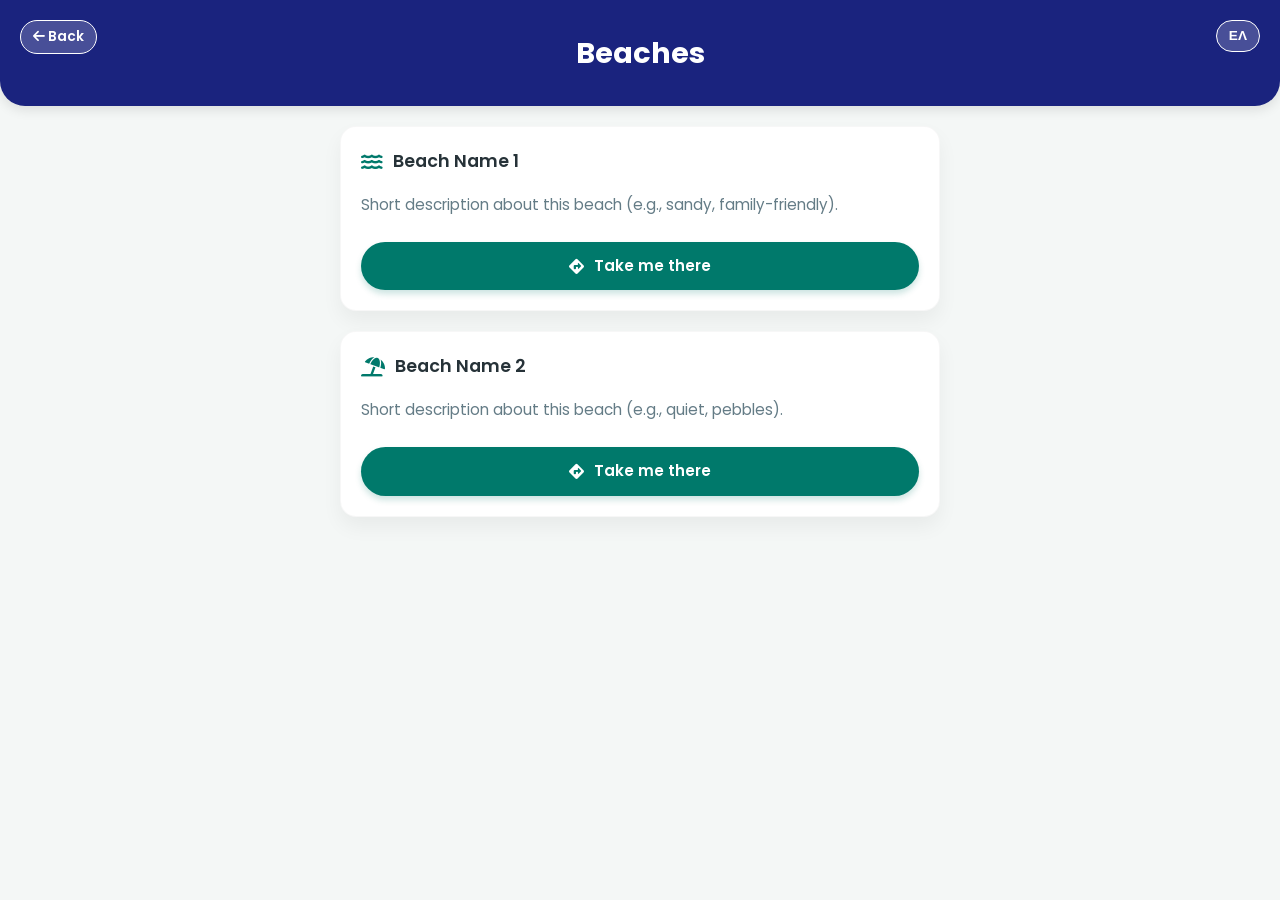
==== pages/beaches.html @ ccd2fdc8 "Changes committed:" ====
<!DOCTYPE html>
<html lang="en">
<head>
    <meta charset="UTF-8">
    <meta name="viewport" content="width=device-width, initial-scale=1.0, maximum-scale=1.0, user-scalable=no">
    <title>Beaches - Nafplio Guide</title>
    <link rel="preconnect" href="https://fonts.googleapis.com">
    <link rel="preconnect" href="https://fonts.gstatic.com" crossorigin>
    <link href="https://fonts.googleapis.com/css2?family=Poppins:wght@400;600;700&display=swap" rel="stylesheet">
    <link rel="stylesheet" href="https://cdnjs.cloudflare.com/ajax/libs/font-awesome/6.0.0/css/all.min.css">
    
    <link rel="stylesheet" href="../style.css">
</head>
<body class="lang-en">

    <header>
        <a href="../index.html" class="back-btn"><i class="fas fa-arrow-left"></i> <span class="en">Back</span><span class="el">Πίσω</span></a>
        <button class="lang-toggle" onclick="toggleLanguage()">
            <span class="en">ΕΛ</span>
            <span class="el">EN</span>
        </button>
        <h1>
            <span class="en">Beaches</span>
            <span class="el">Παραλίες</span>
        </h1>
    </header>

    <div class="container">
        
        <div class="card">
            <h3><i class="fas fa-water"></i> <span class="en">Beach Name 1</span><span class="el">Όνομα Παραλίας 1</span></h3>
            <p>
                <span class="en">Short description about this beach (e.g., sandy, family-friendly).</span>
                <span class="el">Μικρή περιγραφή (π.χ. αμμώδης, ρηχά νερά, οργανωμένη).</span>
            </p>
            <a href="ΒΑΛΕ_LINK_ΧΑΡΤΗ_ΕΔΩ" target="_blank" class="btn"><i class="fas fa-directions"></i> <span class="en">Take me there</span><span class="el">Οδηγίες</span></a>
        </div>

        <div class="card">
            <h3><i class="fas fa-umbrella-beach"></i> <span class="en">Beach Name 2</span><span class="el">Όνομα Παραλίας 2</span></h3>
            <p>
                <span class="en">Short description about this beach (e.g., quiet, pebbles).</span>
                <span class="el">Μικρή περιγραφή (π.χ. ήσυχη, με βότσαλο).</span>
            </p>
            <a href="ΒΑΛΕ_LINK_ΧΑΡΤΗ_ΕΔΩ" target="_blank" class="btn"><i class="fas fa-directions"></i> <span class="en">Take me there</span><span class="el">Οδηγίες</span></a>
        </div>

    </div>

    <script src="../script.js"></script>
</body>
</html>
---- style.css ----
:root {
    --primary-navy: #1A237E;
    --accent-teal: #00796B;
    --bg-light: #F4F7F6;
    --text-dark: #263238;
    --card-bg: #ffffff;
    --shadow-soft: 0 10px 20px rgba(0,0,0,0.05);
    --transition-fast: all 0.3s ease;
}

body { font-family: 'Poppins', sans-serif; background-color: var(--bg-light); color: var(--text-dark); margin: 0; padding: 0; line-height: 1.6; }
body.lang-en .el { display: none !important; }
body.lang-el .en { display: none !important; }

.hero-header {
    background-image: linear-gradient(rgba(26, 35, 126, 0.8), rgba(0, 121, 107, 0.7)), url('images/img.jpg');
    background-size: cover;
    background-position: center;
    color: white;
    padding: 60px 20px;
    text-align: center;
    border-bottom-left-radius: 25px;
    border-bottom-right-radius: 25px;
    box-shadow: 0 4px 12px rgba(0,0,0,0.15);
    position: relative;
}

header:not(.hero-header) { background-color: var(--primary-navy); color: white; padding: 30px 20px; text-align: center; border-bottom-left-radius: 25px; border-bottom-right-radius: 25px; box-shadow: 0 4px 12px rgba(0,0,0,0.1); position: relative; }

.lang-toggle { position: absolute; top: 20px; right: 20px; background: rgba(255,255,255,0.2); border: 1px solid white; color: white; padding: 5px 12px; border-radius: 20px; cursor: pointer; font-family: 'Poppins', sans-serif; font-weight: 600; font-size: 0.85rem; transition: var(--transition-fast); }
.lang-toggle:hover { background: white; color: var(--primary-navy); }
.back-btn { position: absolute; top: 20px; left: 20px; background: rgba(255,255,255,0.2); border: 1px solid white; color: white; padding: 5px 12px; border-radius: 20px; cursor: pointer; text-decoration: none; font-family: 'Poppins', sans-serif; font-weight: 600; font-size: 0.85rem; transition: var(--transition-fast); }
.back-btn:hover { background: white; color: var(--primary-navy); }

h1 { margin: 0; font-size: 1.8rem; font-weight: 700; }
.hero-header h1 { font-size: 2.2rem; text-shadow: 0 2px 4px rgba(0,0,0,0.3); }
p { margin: 5px 0 0 0; font-size: 1rem; opacity: 0.9; }

.container { padding: 20px; max-width: 600px; margin: auto; padding-bottom: 50px; }
h2 { color: var(--primary-navy); font-weight: 600; font-size: 1.4rem; margin-top: 40px; margin-bottom: 15px; display: flex; align-items: center; gap: 10px; }
h2::after { content: ''; flex: 1; height: 2px; background-color: #E0E0E0; }

.card { background-color: var(--card-bg); border-radius: 16px; padding: 20px; margin-bottom: 20px; box-shadow: var(--shadow-soft); transition: var(--transition-fast); border: 1px solid rgba(0,0,0,0.03); }
.card:active { transform: scale(0.98); }
.card h3 { margin-top: 0; color: var(--text-dark); font-weight: 600; font-size: 1.1rem; display: flex; align-items: center; gap: 10px; }
.card h3 i { color: var(--accent-teal); font-size: 1.2rem; }
.card p { margin: 10px 0; font-size: 0.95rem; color: #546E7A; }

.btn { display: inline-flex; align-items: center; justify-content: center; gap: 10px; background-color: var(--accent-teal); color: white; padding: 12px 20px; text-decoration: none; border-radius: 30px; font-weight: 600; font-size: 0.95rem; border: none; cursor: pointer; width: 100%; text-align: center; box-sizing: border-box; margin-top: 15px; transition: var(--transition-fast); box-shadow: 0 4px 6px rgba(0,121,107,0.2); }
.btn:hover { opacity: 0.9; }
.btn-outline { background-color: transparent; color: var(--accent-teal); border: 2px solid var(--accent-teal); box-shadow: none; }
.btn-outline:hover, .btn-outline.active { background-color: rgba(0,121,107,0.1); }
.btn-success { background-color: #25D366; box-shadow: 0 4px 6px rgba(37,211,102,0.2); }
.btn-danger { background-color: #d9534f; box-shadow: 0 4px 6px rgba(217,83,79,0.2); }
.btn-primary { background-color: #0275d8; box-shadow: 0 4px 6px rgba(2,117,216,0.2); }

.flex-row { display: flex; gap: 12px; flex-wrap: wrap; }
.flex-item { flex: 1; min-width: 140px; margin-top: 0; }

#toast { visibility: hidden; min-width: 200px; background-color: var(--primary-navy); color: #fff; text-align: center; padding: 12px; position: fixed; bottom: 30px; left: 50%; transform: translateX(-50%); border-radius: 30px; z-index: 1000; font-size: 0.9rem; font-weight: 600; box-shadow: 0 10px 20px rgba(0,0,0,0.2); }
#toast.show { visibility: visible; animation: fadein 0.5s, fadeout 0.5s 2.5s; }
@keyframes fadein { from {bottom: 0; opacity: 0;} to {bottom: 30px; opacity: 1;} }
@keyframes fadeout { from {bottom: 30px; opacity: 1;} to {bottom: 0; opacity: 0;} }
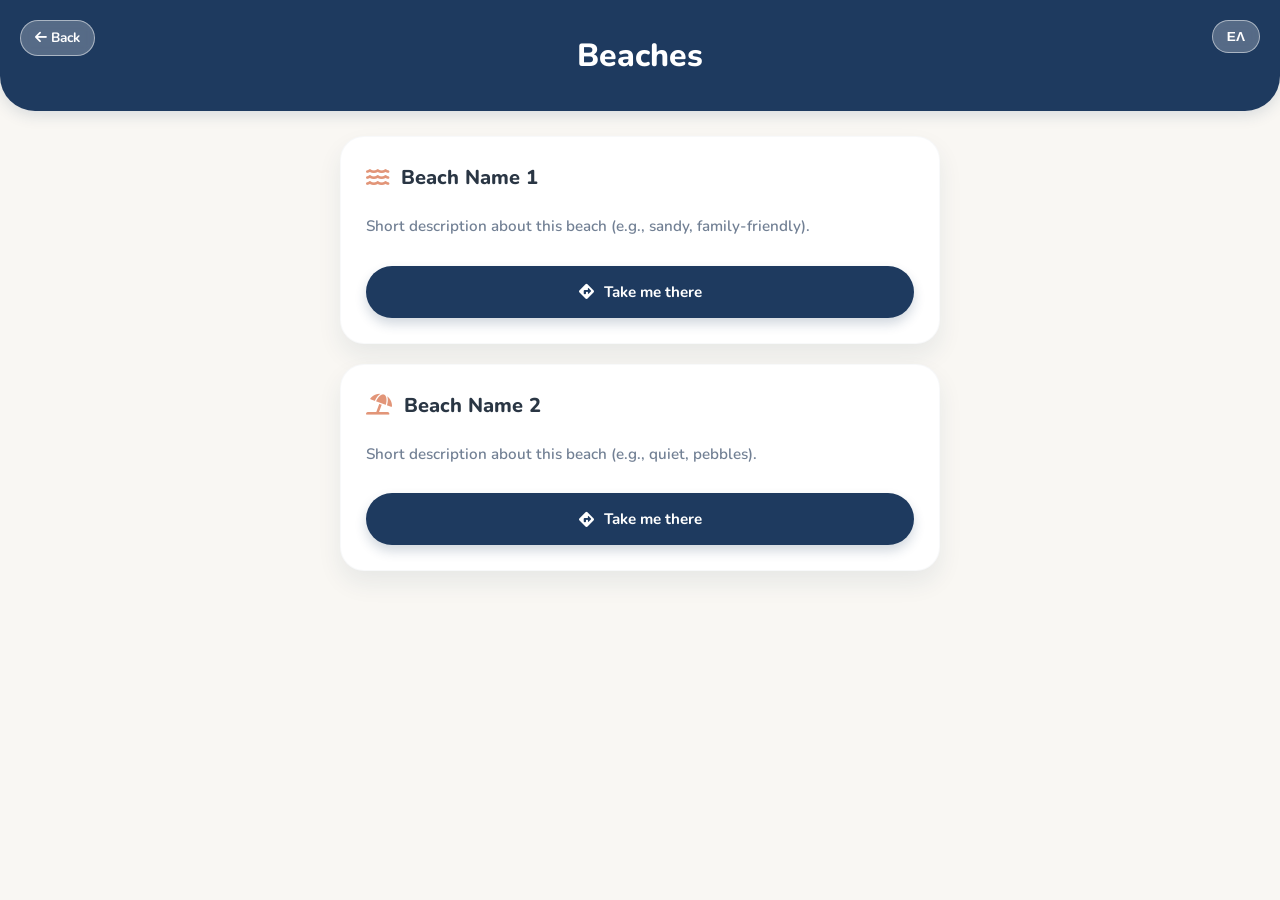
==== commit db2a85d5: "update" ====
--- a/pages/beaches.html
+++ b/pages/beaches.html
@@ -6,7 +6,7 @@
     <title>Beaches - Nafplio Guide</title>
     <link rel="preconnect" href="https://fonts.googleapis.com">
     <link rel="preconnect" href="https://fonts.gstatic.com" crossorigin>
-    <link href="https://fonts.googleapis.com/css2?family=Poppins:wght@400;600;700&display=swap" rel="stylesheet">
+    <link href="https://fonts.googleapis.com/css2?family=Nunito:wght@400;600;700;800&display=swap" rel="stylesheet">
     <link rel="stylesheet" href="https://cdnjs.cloudflare.com/ajax/libs/font-awesome/6.0.0/css/all.min.css">
     
     <link rel="stylesheet" href="../style.css">
--- a/style.css
+++ b/style.css
@@ -1,63 +1,88 @@
 :root {
-    --primary-navy: #1A237E;
-    --accent-teal: #00796B;
-    --bg-light: #F4F7F6;
-    --text-dark: #263238;
+    --primary-color: #1E3A5F;
+    --accent-color: #E29578;
+    --bg-light: #F9F7F3;
+    --text-dark: #2A3644;
+    --text-muted: #6B7A8F;
     --card-bg: #ffffff;
-    --shadow-soft: 0 10px 20px rgba(0,0,0,0.05);
-    --transition-fast: all 0.3s ease;
+    
+    --shadow-soft: 0 12px 24px rgba(30, 58, 95, 0.08); 
+    --transition-fast: all 0.3s cubic-bezier(0.4, 0, 0.2, 1);
+    --radius-large: 24px;
 }
 
-body { font-family: 'Poppins', sans-serif; background-color: var(--bg-light); color: var(--text-dark); margin: 0; padding: 0; line-height: 1.6; }
+body { 
+    font-family: 'Nunito', sans-serif;
+    background-color: var(--bg-light); 
+    color: var(--text-dark); 
+    margin: 0; 
+    padding: 0; 
+    line-height: 1.6; 
+}
+
 body.lang-en .el { display: none !important; }
 body.lang-el .en { display: none !important; }
 
 .hero-header {
-    background-image: linear-gradient(rgba(26, 35, 126, 0.8), rgba(0, 121, 107, 0.7)), url('images/img.jpg');
+    background-image: linear-gradient(rgba(30, 58, 95, 0.75), rgba(42, 84, 133, 0.8)), url('images/img.jpg');
     background-size: cover;
     background-position: center;
     color: white;
-    padding: 60px 20px;
+    padding: 70px 20px;
     text-align: center;
-    border-bottom-left-radius: 25px;
-    border-bottom-right-radius: 25px;
-    box-shadow: 0 4px 12px rgba(0,0,0,0.15);
+    border-bottom-left-radius: 35px;
+    border-bottom-right-radius: 35px;
+    box-shadow: 0 8px 20px rgba(0,0,0,0.1);
     position: relative;
 }
 
-header:not(.hero-header) { background-color: var(--primary-navy); color: white; padding: 30px 20px; text-align: center; border-bottom-left-radius: 25px; border-bottom-right-radius: 25px; box-shadow: 0 4px 12px rgba(0,0,0,0.1); position: relative; }
+header:not(.hero-header) { 
+    background-color: var(--primary-color); 
+    color: white; 
+    padding: 30px 20px; 
+    text-align: center; 
+    border-bottom-left-radius: 35px; 
+    border-bottom-right-radius: 35px; 
+    box-shadow: 0 4px 15px rgba(30, 58, 95, 0.15); 
+    position: relative; 
+}
 
-.lang-toggle { position: absolute; top: 20px; right: 20px; background: rgba(255,255,255,0.2); border: 1px solid white; color: white; padding: 5px 12px; border-radius: 20px; cursor: pointer; font-family: 'Poppins', sans-serif; font-weight: 600; font-size: 0.85rem; transition: var(--transition-fast); }
-.lang-toggle:hover { background: white; color: var(--primary-navy); }
-.back-btn { position: absolute; top: 20px; left: 20px; background: rgba(255,255,255,0.2); border: 1px solid white; color: white; padding: 5px 12px; border-radius: 20px; cursor: pointer; text-decoration: none; font-family: 'Poppins', sans-serif; font-weight: 600; font-size: 0.85rem; transition: var(--transition-fast); }
-.back-btn:hover { background: white; color: var(--primary-navy); }
+.lang-toggle { position: absolute; top: 20px; right: 20px; background: rgba(255,255,255,0.25); border: 1px solid rgba(255,255,255,0.5); color: white; padding: 6px 14px; border-radius: 30px; cursor: pointer; font-family: 'Nunito', sans-serif; font-weight: 700; font-size: 0.85rem; transition: var(--transition-fast); backdrop-filter: blur(5px); }
+.lang-toggle:hover { background: white; color: var(--primary-color); }
+.back-btn { position: absolute; top: 20px; left: 20px; background: rgba(255,255,255,0.25); border: 1px solid rgba(255,255,255,0.5); color: white; padding: 6px 14px; border-radius: 30px; cursor: pointer; text-decoration: none; font-family: 'Nunito', sans-serif; font-weight: 700; font-size: 0.85rem; transition: var(--transition-fast); backdrop-filter: blur(5px); }
+.back-btn:hover { background: white; color: var(--primary-color); }
 
-h1 { margin: 0; font-size: 1.8rem; font-weight: 700; }
-.hero-header h1 { font-size: 2.2rem; text-shadow: 0 2px 4px rgba(0,0,0,0.3); }
-p { margin: 5px 0 0 0; font-size: 1rem; opacity: 0.9; }
+h1, h2, h3 { font-family: 'Nunito', sans-serif; font-weight: 800; } /* Έντονο βάρος για τους τίτλους */
 
-.container { padding: 20px; max-width: 600px; margin: auto; padding-bottom: 50px; }
-h2 { color: var(--primary-navy); font-weight: 600; font-size: 1.4rem; margin-top: 40px; margin-bottom: 15px; display: flex; align-items: center; gap: 10px; }
-h2::after { content: ''; flex: 1; height: 2px; background-color: #E0E0E0; }
+h1 { margin: 0; font-size: 2rem; }
+.hero-header h1 { font-size: 2.4rem; text-shadow: 0 2px 4px rgba(0,0,0,0.2); letter-spacing: 0.5px; }
+p { margin: 5px 0 0 0; font-size: 1rem; font-weight: 600; opacity: 0.95; }
 
-.card { background-color: var(--card-bg); border-radius: 16px; padding: 20px; margin-bottom: 20px; box-shadow: var(--shadow-soft); transition: var(--transition-fast); border: 1px solid rgba(0,0,0,0.03); }
+.container { padding: 25px 20px; max-width: 600px; margin: auto; padding-bottom: 60px; }
+h2 { color: var(--primary-color); font-size: 1.5rem; margin-top: 45px; margin-bottom: 20px; display: flex; align-items: center; gap: 12px; }
+h2::after { content: ''; flex: 1; height: 2px; background-color: rgba(30, 58, 95, 0.1); border-radius: 2px; }
+
+.card { background-color: var(--card-bg); border-radius: var(--radius-large); padding: 25px; margin-bottom: 20px; box-shadow: var(--shadow-soft); transition: var(--transition-fast); border: 1px solid rgba(30, 58, 95, 0.03); }
 .card:active { transform: scale(0.98); }
-.card h3 { margin-top: 0; color: var(--text-dark); font-weight: 600; font-size: 1.1rem; display: flex; align-items: center; gap: 10px; }
-.card h3 i { color: var(--accent-teal); font-size: 1.2rem; }
-.card p { margin: 10px 0; font-size: 0.95rem; color: #546E7A; }
+.card h3 { margin-top: 0; color: var(--text-dark); font-size: 1.25rem; display: flex; align-items: center; gap: 12px; }
+.card h3 i { color: var(--accent-color); font-size: 1.3rem; }
+.card p { margin: 12px 0; font-size: 0.95rem; font-weight: 600; color: var(--text-muted); }
 
-.btn { display: inline-flex; align-items: center; justify-content: center; gap: 10px; background-color: var(--accent-teal); color: white; padding: 12px 20px; text-decoration: none; border-radius: 30px; font-weight: 600; font-size: 0.95rem; border: none; cursor: pointer; width: 100%; text-align: center; box-sizing: border-box; margin-top: 15px; transition: var(--transition-fast); box-shadow: 0 4px 6px rgba(0,121,107,0.2); }
-.btn:hover { opacity: 0.9; }
-.btn-outline { background-color: transparent; color: var(--accent-teal); border: 2px solid var(--accent-teal); box-shadow: none; }
-.btn-outline:hover, .btn-outline.active { background-color: rgba(0,121,107,0.1); }
-.btn-success { background-color: #25D366; box-shadow: 0 4px 6px rgba(37,211,102,0.2); }
-.btn-danger { background-color: #d9534f; box-shadow: 0 4px 6px rgba(217,83,79,0.2); }
-.btn-primary { background-color: #0275d8; box-shadow: 0 4px 6px rgba(2,117,216,0.2); }
+/* Κουμπιά (Σχήμα χαπιού) */
+.btn { display: inline-flex; align-items: center; justify-content: center; gap: 10px; background-color: var(--primary-color); color: white; padding: 14px 22px; text-decoration: none; border-radius: 30px; font-weight: 700; font-size: 0.95rem; border: none; cursor: pointer; width: 100%; text-align: center; box-sizing: border-box; margin-top: 15px; transition: var(--transition-fast); box-shadow: 0 6px 12px rgba(30, 58, 95, 0.2); }
+.btn:hover { transform: translateY(-2px); box-shadow: 0 8px 16px rgba(30, 58, 95, 0.3); }
+.btn-outline { background-color: transparent; color: var(--primary-color); border: 2px solid var(--primary-color); box-shadow: none; }
+.btn-outline:hover, .btn-outline.active { background-color: rgba(30, 58, 95, 0.05); transform: translateY(0); }
 
-.flex-row { display: flex; gap: 12px; flex-wrap: wrap; }
+/* Πιο απαλά/παστέλ χρώματα για τα ειδικά κουμπιά */
+.btn-success { background-color: #4B9B73; box-shadow: 0 6px 12px rgba(75, 155, 115, 0.2); } 
+.btn-danger { background-color: #D65A5A; box-shadow: 0 6px 12px rgba(214, 90, 90, 0.2); } 
+.btn-primary { background-color: #5587B3; box-shadow: 0 6px 12px rgba(85, 135, 179, 0.2); } 
+
+.flex-row { display: flex; gap: 15px; flex-wrap: wrap; }
 .flex-item { flex: 1; min-width: 140px; margin-top: 0; }
 
-#toast { visibility: hidden; min-width: 200px; background-color: var(--primary-navy); color: #fff; text-align: center; padding: 12px; position: fixed; bottom: 30px; left: 50%; transform: translateX(-50%); border-radius: 30px; z-index: 1000; font-size: 0.9rem; font-weight: 600; box-shadow: 0 10px 20px rgba(0,0,0,0.2); }
+#toast { visibility: hidden; min-width: 220px; background-color: var(--text-dark); color: #fff; text-align: center; padding: 14px; position: fixed; bottom: 30px; left: 50%; transform: translateX(-50%); border-radius: 30px; z-index: 1000; font-size: 0.95rem; font-weight: 700; box-shadow: 0 10px 25px rgba(0,0,0,0.2); }
 #toast.show { visibility: visible; animation: fadein 0.5s, fadeout 0.5s 2.5s; }
 @keyframes fadein { from {bottom: 0; opacity: 0;} to {bottom: 30px; opacity: 1;} }
 @keyframes fadeout { from {bottom: 30px; opacity: 1;} to {bottom: 0; opacity: 0;} }
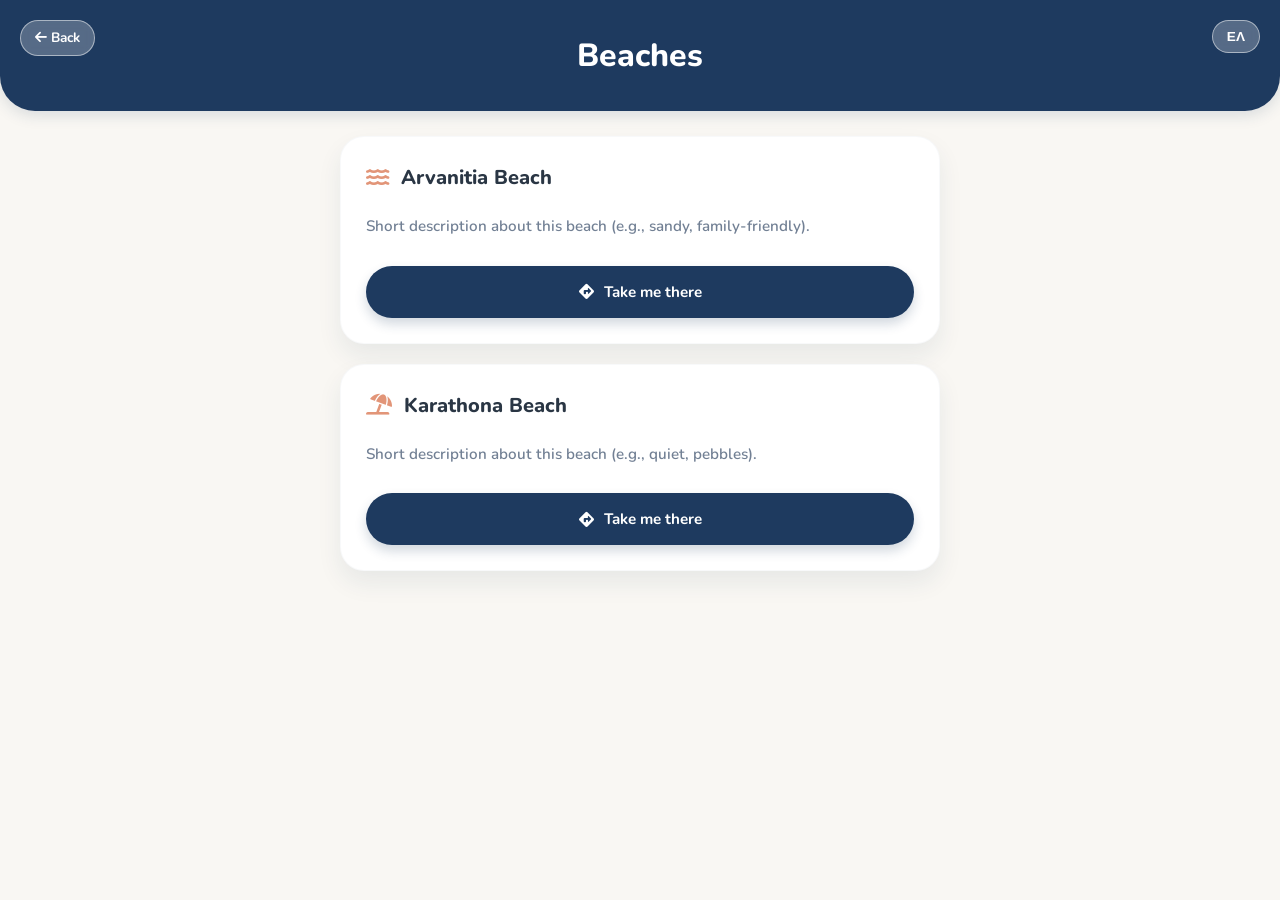
==== commit b4a2dc67: "modified index beaches house guide transport" ====
--- a/pages/beaches.html
+++ b/pages/beaches.html
@@ -28,19 +28,19 @@
     <div class="container">
         
         <div class="card">
-            <h3><i class="fas fa-water"></i> <span class="en">Beach Name 1</span><span class="el">Όνομα Παραλίας 1</span></h3>
+            <h3><i class="fas fa-water"></i> <span class="en">Arvanitia Beach</span><span class="el">Παραλία Αρβανιτιάς</span></h3>
             <p>
                 <span class="en">Short description about this beach (e.g., sandy, family-friendly).</span>
-                <span class="el">Μικρή περιγραφή (π.χ. αμμώδης, ρηχά νερά, οργανωμένη).</span>
+                <span class="el">Οργανωμένη με μια καφετέρεια και λίγες ξαπλώστρες. Δεν έχει άμμο, έχει βότσαλα και βράχια. Μόλις 1,2 χλμ από το διαμέρισμα</span>
             </p>
             <a href="ΒΑΛΕ_LINK_ΧΑΡΤΗ_ΕΔΩ" target="_blank" class="btn"><i class="fas fa-directions"></i> <span class="en">Take me there</span><span class="el">Οδηγίες</span></a>
         </div>
 
         <div class="card">
-            <h3><i class="fas fa-umbrella-beach"></i> <span class="en">Beach Name 2</span><span class="el">Όνομα Παραλίας 2</span></h3>
+            <h3><i class="fas fa-umbrella-beach"></i> <span class="en">Karathona Beach</span><span class="el">Καραθώνα</span></h3>
             <p>
                 <span class="en">Short description about this beach (e.g., quiet, pebbles).</span>
-                <span class="el">Μικρή περιγραφή (π.χ. ήσυχη, με βότσαλο).</span>
+                <span class="el">Αμμώδης παραλία με πολλά δέντρα, ιδανική για οικογένειες. Μόλις 5 χμλ από το διαμέρισμα.</span>
             </p>
             <a href="ΒΑΛΕ_LINK_ΧΑΡΤΗ_ΕΔΩ" target="_blank" class="btn"><i class="fas fa-directions"></i> <span class="en">Take me there</span><span class="el">Οδηγίες</span></a>
         </div>
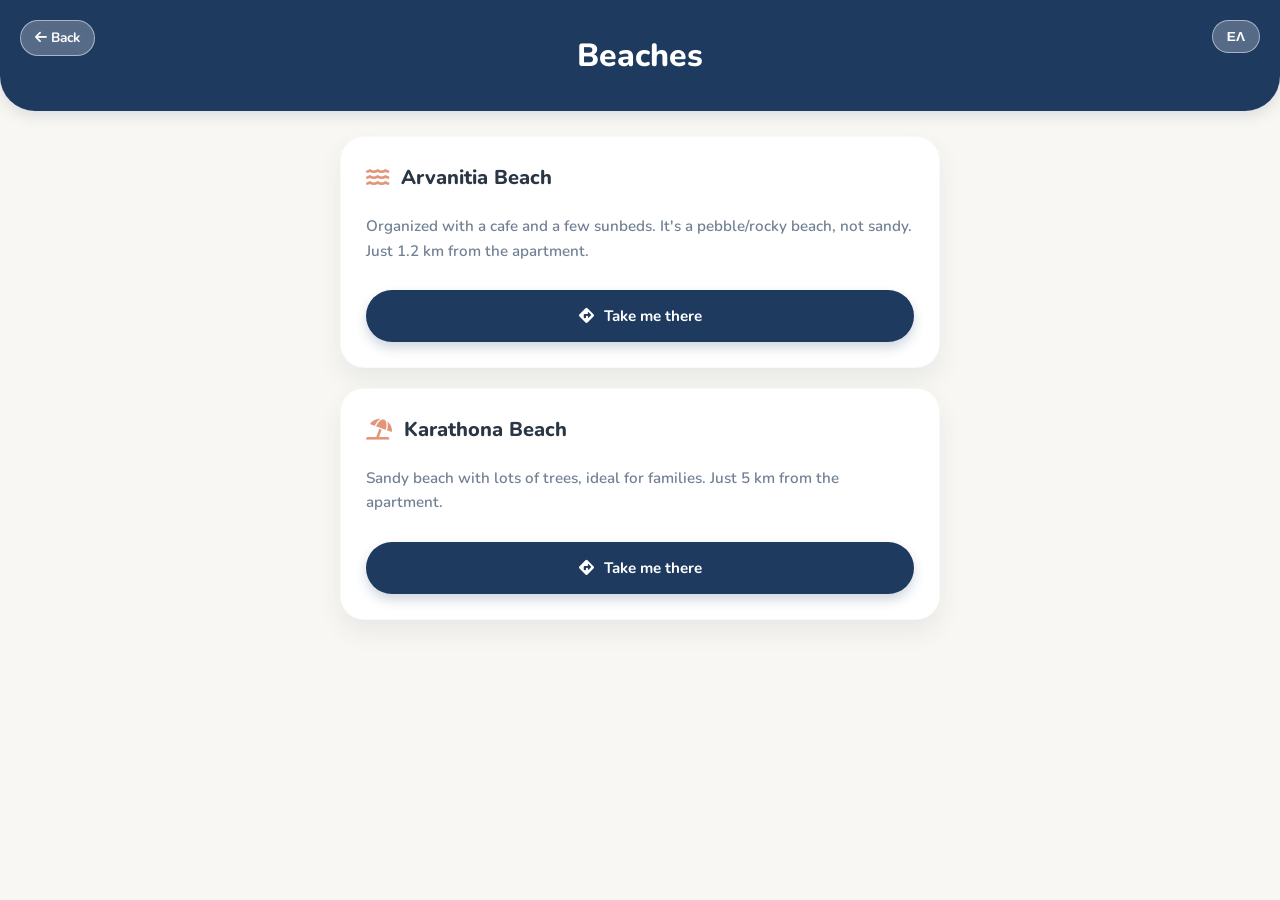
==== commit fab148c4: "αλλαγες σε ολα -ΧΩΡΙΣ ΛΙΝΚΣ" ====
--- a/pages/beaches.html
+++ b/pages/beaches.html
@@ -30,8 +30,8 @@
         <div class="card">
             <h3><i class="fas fa-water"></i> <span class="en">Arvanitia Beach</span><span class="el">Παραλία Αρβανιτιάς</span></h3>
             <p>
-                <span class="en">Short description about this beach (e.g., sandy, family-friendly).</span>
-                <span class="el">Οργανωμένη με μια καφετέρεια και λίγες ξαπλώστρες. Δεν έχει άμμο, έχει βότσαλα και βράχια. Μόλις 1,2 χλμ από το διαμέρισμα</span>
+                <span class="en">Organized with a cafe and a few sunbeds. It's a pebble/rocky beach, not sandy. Just 1.2 km from the apartment.</span>
+                <span class="el">Οργανωμένη με μια καφετέρια και λίγες ξαπλώστρες. Δεν έχει άμμο, έχει βότσαλα και βράχια. Μόλις 1,2 χλμ από το διαμέρισμα.</span>
             </p>
             <a href="ΒΑΛΕ_LINK_ΧΑΡΤΗ_ΕΔΩ" target="_blank" class="btn"><i class="fas fa-directions"></i> <span class="en">Take me there</span><span class="el">Οδηγίες</span></a>
         </div>
@@ -39,8 +39,8 @@
         <div class="card">
             <h3><i class="fas fa-umbrella-beach"></i> <span class="en">Karathona Beach</span><span class="el">Καραθώνα</span></h3>
             <p>
-                <span class="en">Short description about this beach (e.g., quiet, pebbles).</span>
-                <span class="el">Αμμώδης παραλία με πολλά δέντρα, ιδανική για οικογένειες. Μόλις 5 χμλ από το διαμέρισμα.</span>
+                <span class="en">Sandy beach with lots of trees, ideal for families. Just 5 km from the apartment.</span>
+                <span class="el">Αμμώδης παραλία με πολλά δέντρα, ιδανική για οικογένειες. Μόλις 5 χλμ από το διαμέρισμα.</span>
             </p>
             <a href="ΒΑΛΕ_LINK_ΧΑΡΤΗ_ΕΔΩ" target="_blank" class="btn"><i class="fas fa-directions"></i> <span class="en">Take me there</span><span class="el">Οδηγίες</span></a>
         </div>
